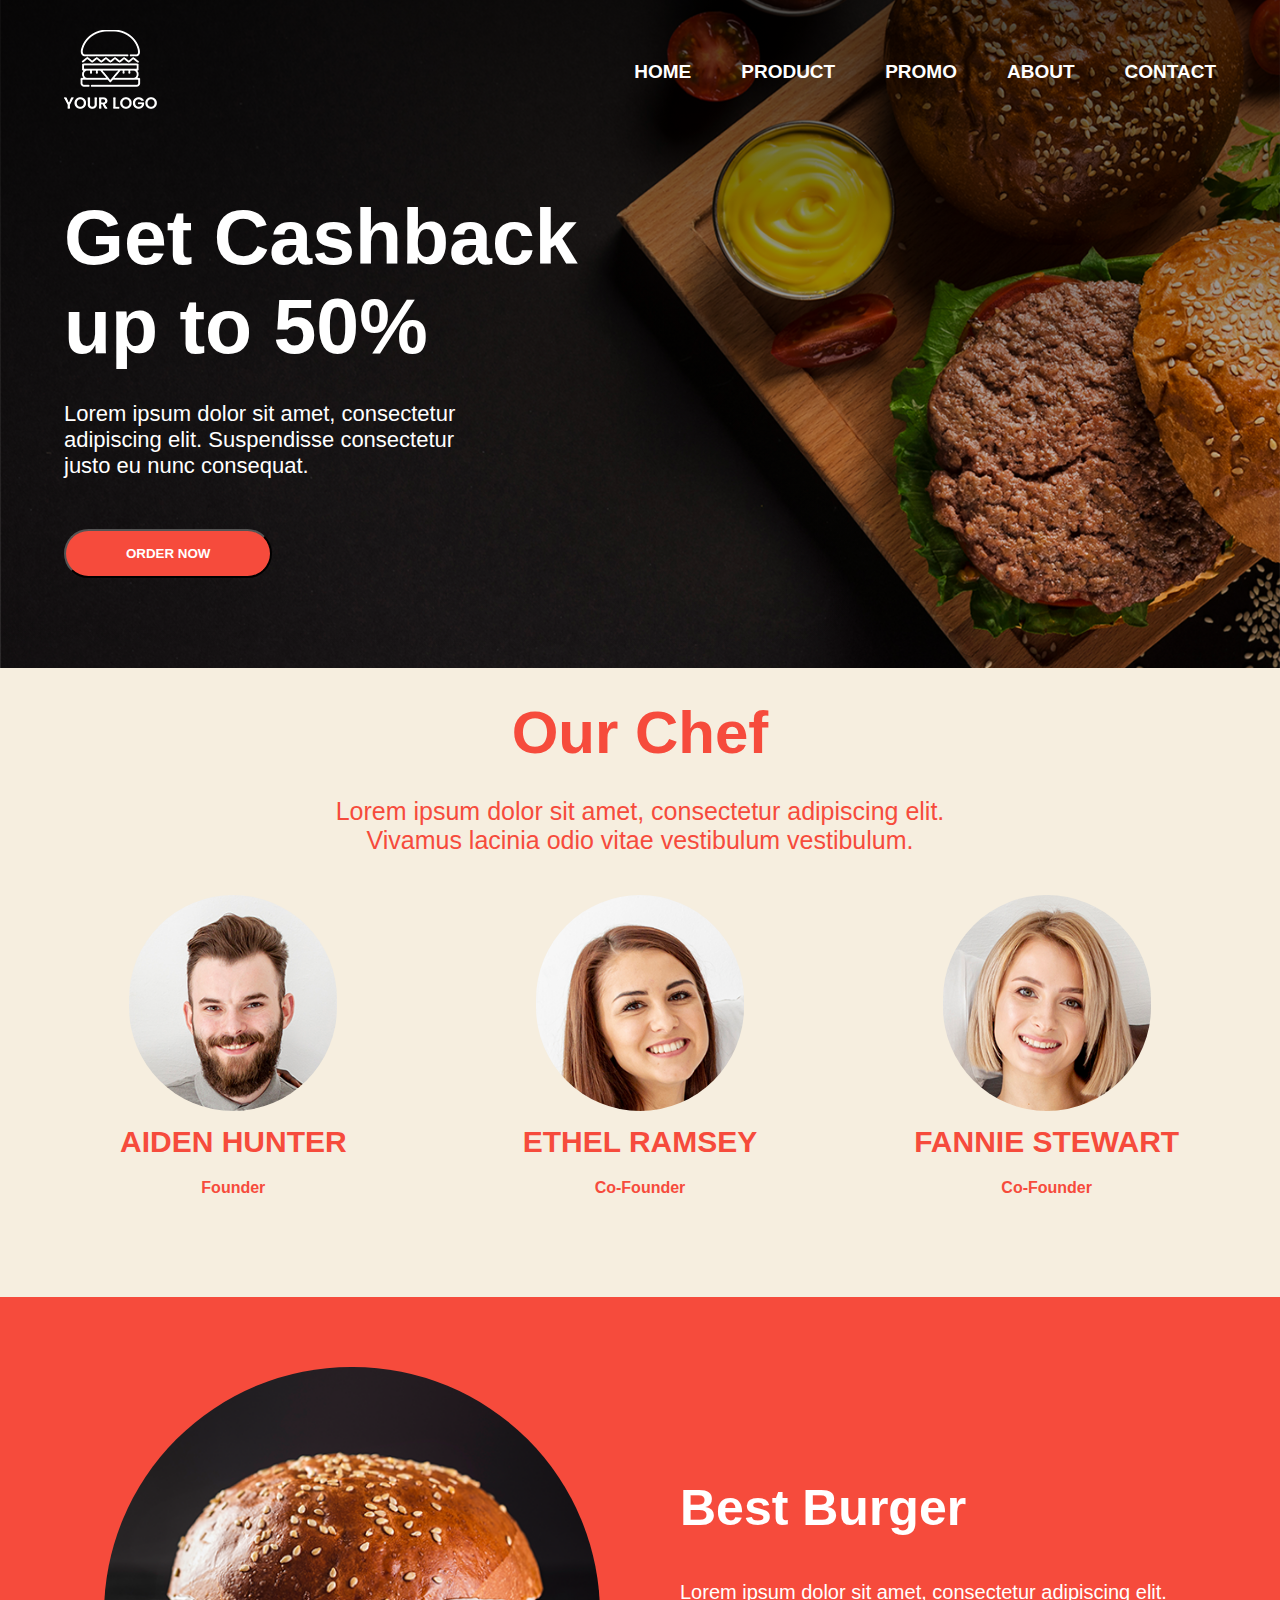
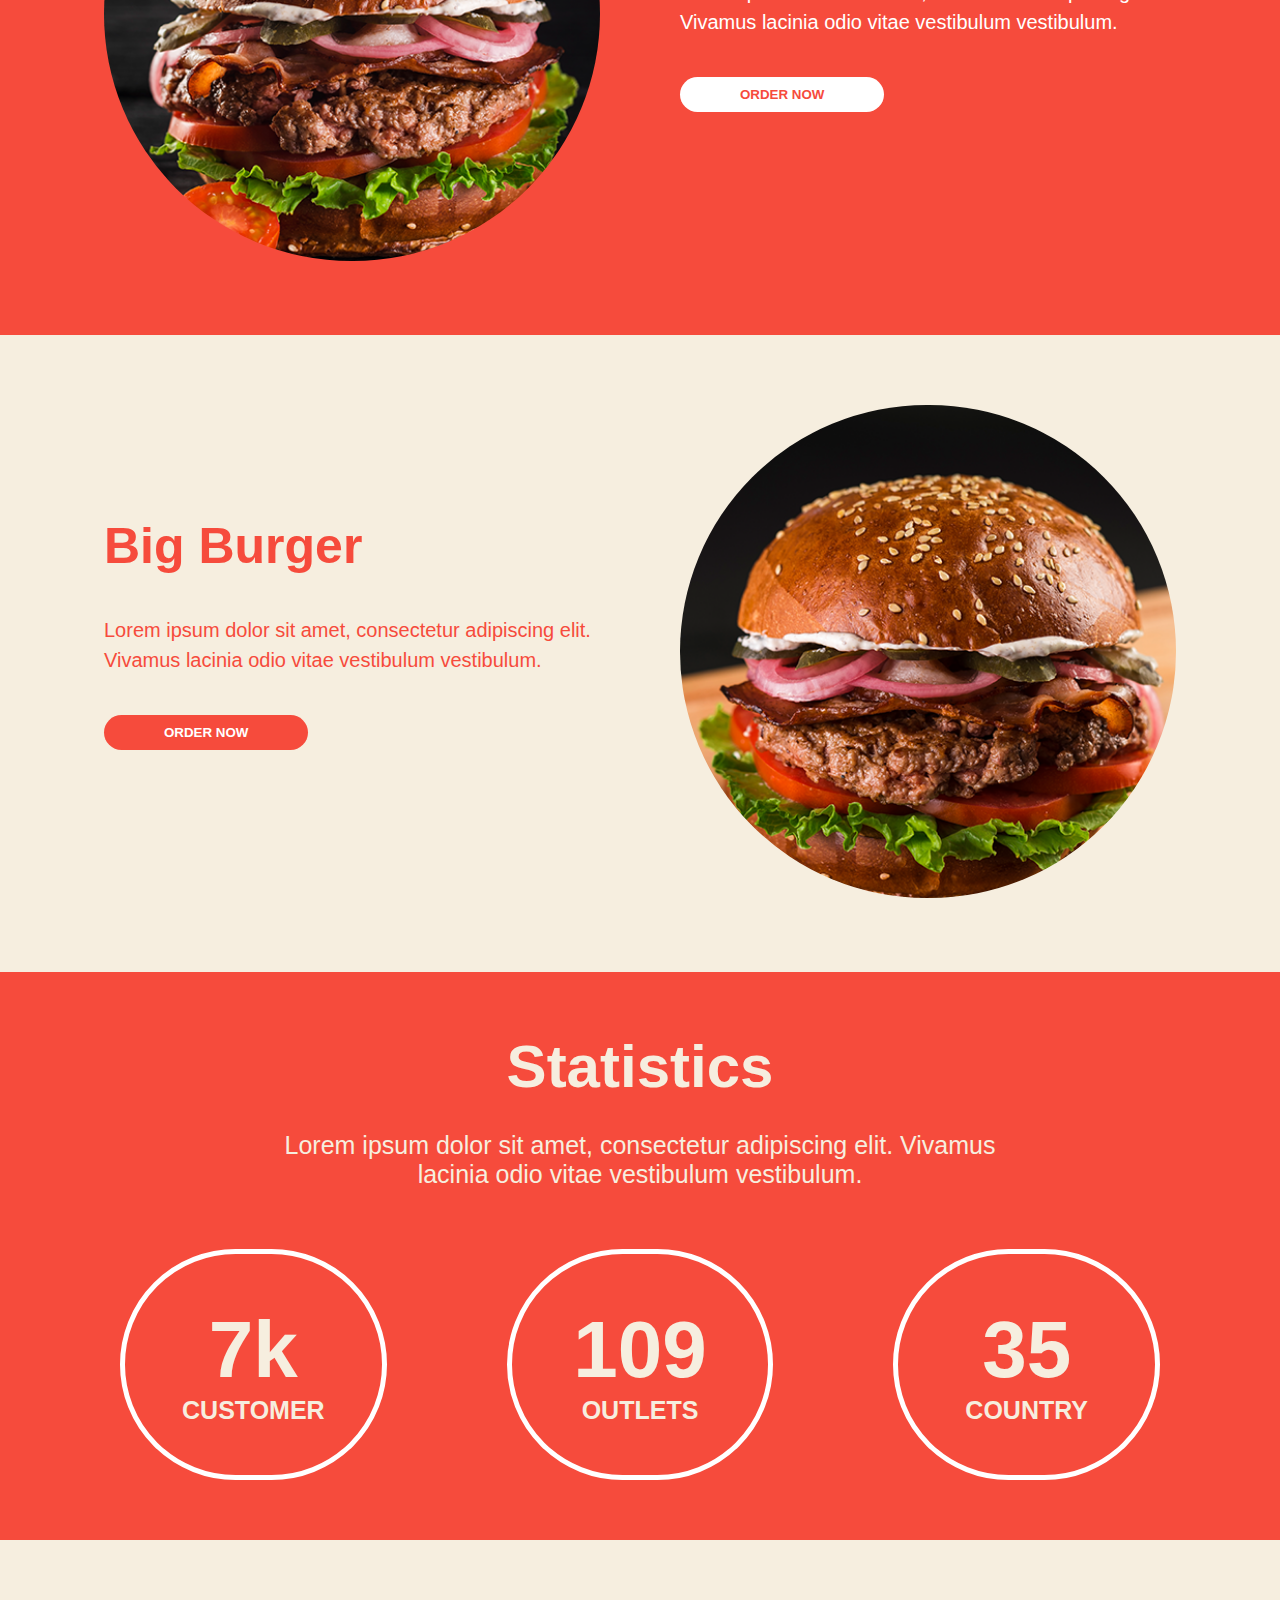
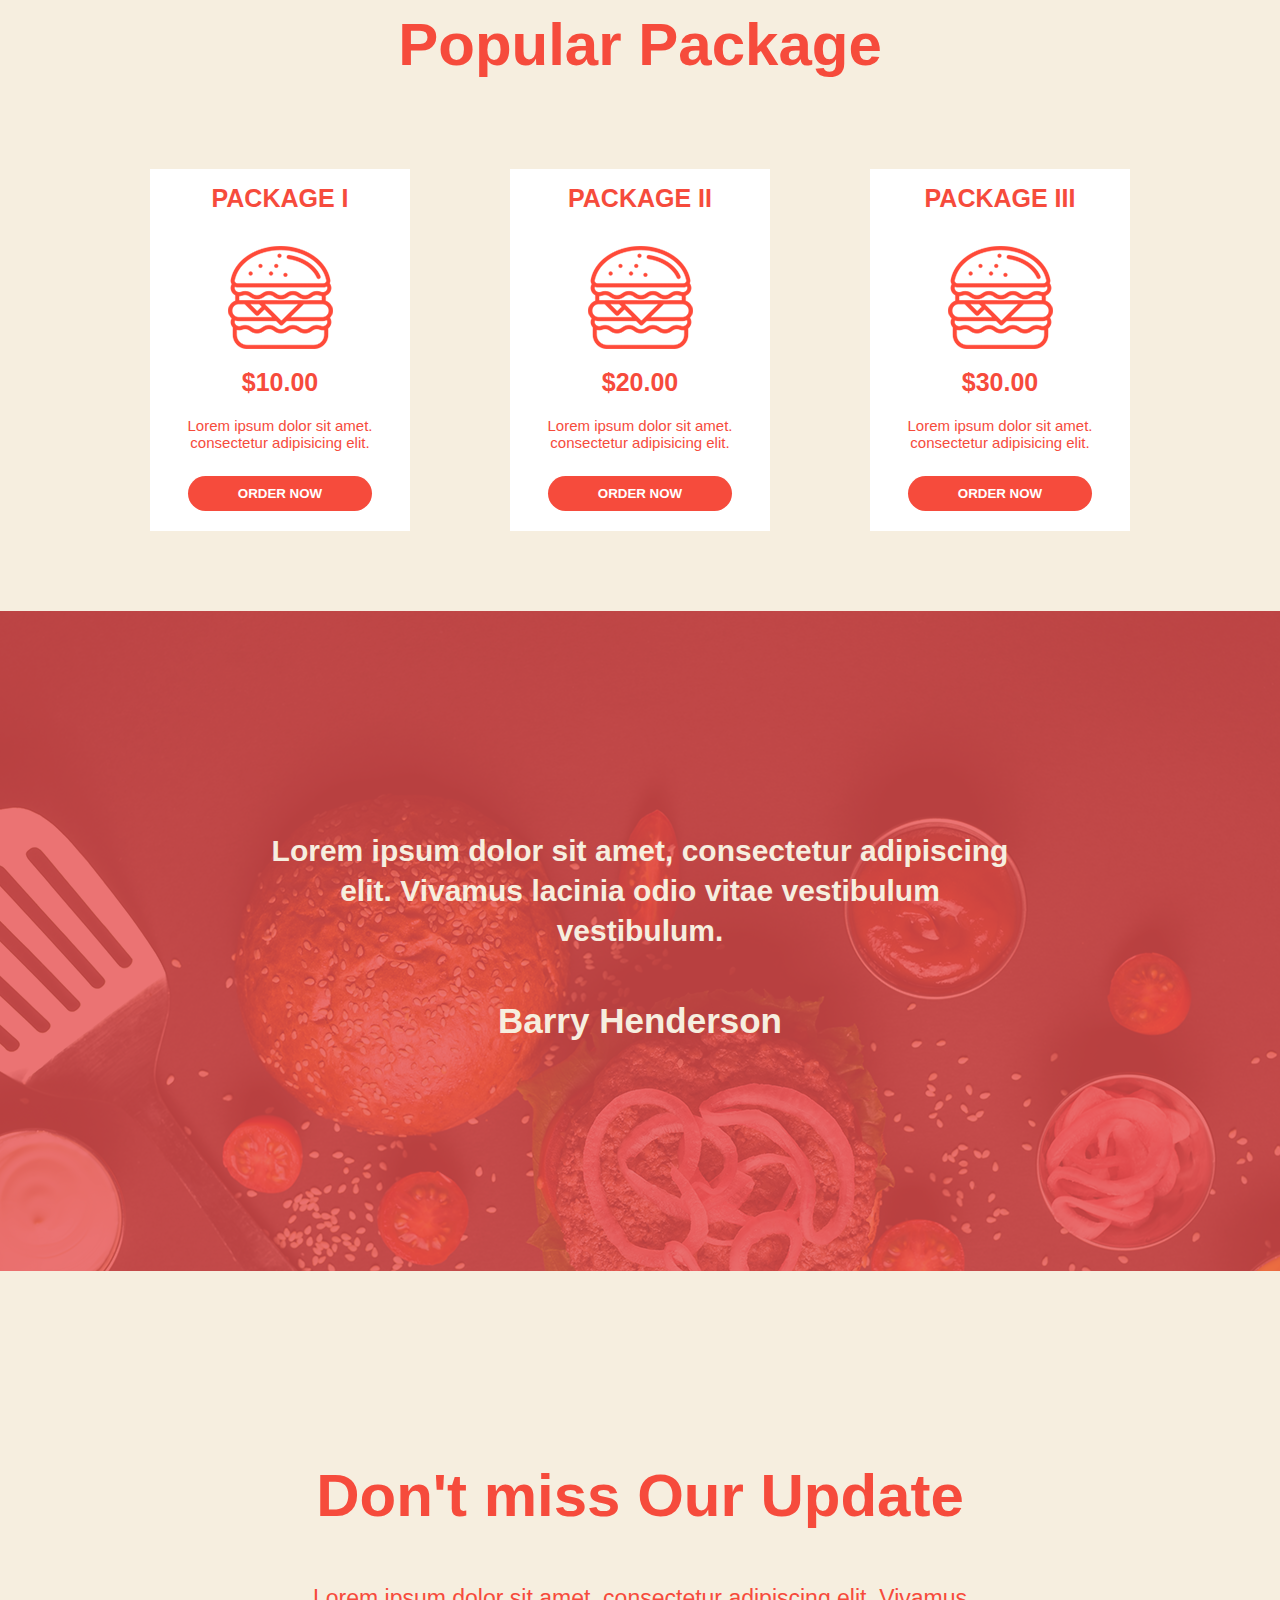
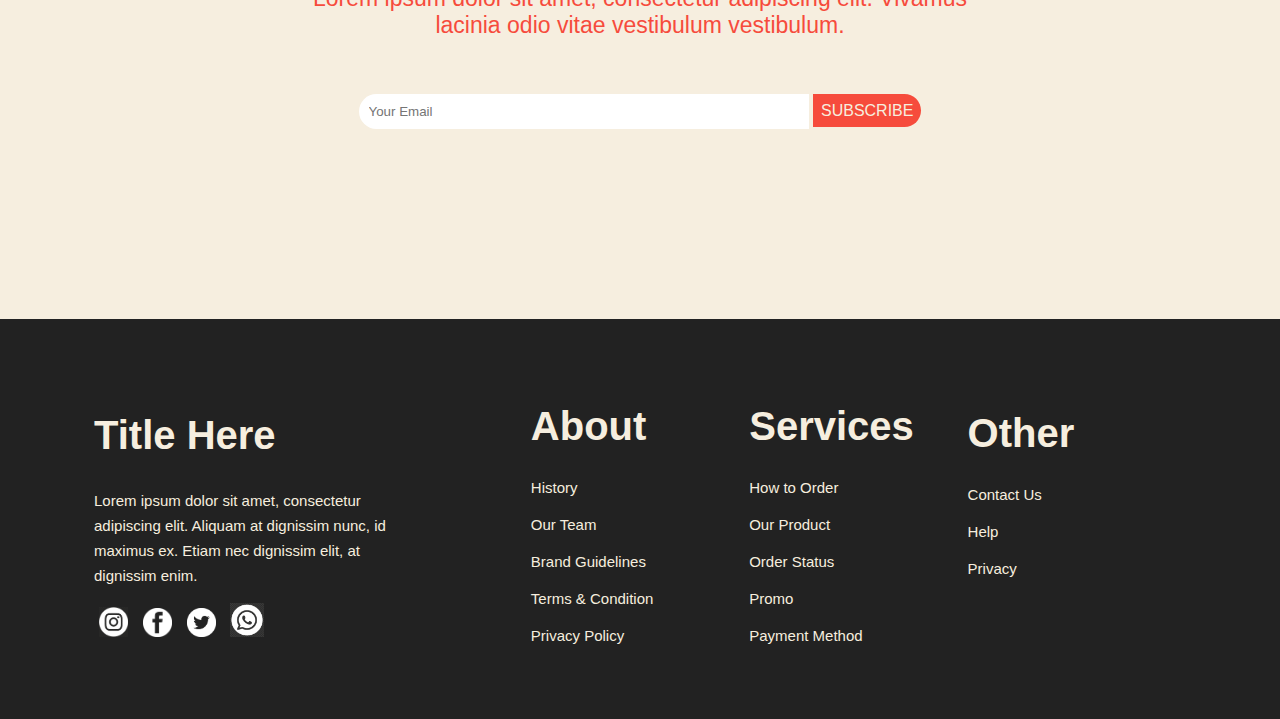
==== 01burgerpsd/index.html @ 162d4406 "1st project" ====
<!DOCTYPE html>
<html lang="en">

<head>
    <meta charset="UTF-8">
    <meta http-equiv="X-UA-Compatible" content="IE=edge">
    <meta name="viewport" content="width=device-width, initial-scale=1.0">
    <title>Document</title>
    <link rel="stylesheet" href="style.css">
</head>

<body>
    <!-- header starts here -->
    <header id="header">
        <div class="wrapper">
            <div class="container">
                <!-- nav starts here -->
                <nav id="navbar">
                    <div class="big-nav">
                        <div class="logo">
                            <img src="images/logo.png" alt="">
                        </div>
                        <div class="nav">
                            <ul class="navmenu">
                                <li><a href="">HOME</a></li>
                                <li><a href="">PRODUCT</a></li>
                                <li><a href="">PROMO</a></li>
                                <li><a href="">ABOUT</a></li>
                                <li><a href="">CONTACT</a></li>
                            </ul>
                        </div>
                    </div>
                    <div class="mobilenav">
                        <div class="m-nav">
                            <details>
                                <summary><img src="images/menu.png" width="15%" alt=""></summary>
                                <ul class="m-navmenu">
                                    <li><a href="">HOME</a></li>
                                    <li><a href="">PRODUCT</a></li>
                                    <li><a href="">PROMO</a></li>
                                    <li><a href="">ABOUT</a></li>
                                    <li><a href="">CONTACT</a></li>
                                </ul>
                            </details>
                        </div>
                        <div class="m-logo">
                            <img src="images/logo.png" alt="">
                        </div>
                    </div>
                </nav>
                <!-- nav ends here -->
            </div>
            <div class="container">
                <div class="maintext">
                    <div class="row">
                        <div class="col-50 head">
                            <h1>Get Cashback up to 50%</h1>
                            <p>Lorem ipsum dolor sit amet, consectetur adipiscing elit. Suspendisse consectetur
                                justo eu nunc consequat.</p>
                            <button>ORDER NOW</button>
                        </div>
                        <div class="col-50"></div>
                    </div>
                </div>
            </div>
        </div>
    </header>
    <!-- header ends here -->
    <!-- section-2 starts here -->
    <div id="section2">
        <div class="chef">
            <h2>Our Chef</h2>
            <p>Lorem ipsum dolor sit amet, consectetur adipiscing elit. Vivamus lacinia odio vitae vestibulum
                vestibulum.
            </p>
        </div>
        <div class="row sec2">
            <div class="col-33 sec2">
                <img src="images/chef1.png" alt="">
                <h4>AIDEN HUNTER</h4>
                <p>Founder</p>
            </div>
            <div class="col-33 sec2">
                <img src="images/chef2.png" alt="">
                <h4>ETHEL RAMSEY</h4>
                <p>Co-Founder</p>
            </div>
            <div class="col-33 sec2">
                <img src="images/chef3.png" alt="">
                <h4>FANNIE STEWART</h4>
                <p>Co-Founder</p>
            </div>
        </div>
    </div>
    <!-- section-2 ends here -->
    <!-- section-3 starts here -->
    <div id="section3">
        <div class="row container">
            <div class="col-50 sec3">
                <img src="images/group3main.png" alt="">
            </div>
            <div class="col-50 sec3">
                <h2>Best Burger</h2>
                <p>Lorem ipsum dolor sit amet, consectetur adipiscing elit. Vivamus lacinia odio vitae vestibulum
                    vestibulum. </p>
                <button>ORDER NOW</button>
            </div>
        </div>
    </div>
    <!-- section-3 ends here -->
    <!-- section-4 starts here -->
    <div id="section4">
        <div class="row container">
            <div class="col-50 sec4">
                <h2>Big Burger</h2>
                <p>Lorem ipsum dolor sit amet, consectetur adipiscing elit. Vivamus lacinia odio vitae vestibulum
                    vestibulum. </p>
                <button>ORDER NOW</button>
            </div>
            <div class="col-50 sec4">
                <img src="images/group4main.png" alt="">
            </div>
        </div>
    </div>
    <!-- section-4 ends here -->
    <!-- section-5 starts here -->
    <div id="section5">
        <h2>Statistics</h2>
        <p>Lorem ipsum dolor sit amet, consectetur adipiscing elit. Vivamus lacinia odio vitae vestibulum vestibulum.
        </p>
        <div class="row sec5">
            <div class="col-33 sec5">
                <p><span id="big">7k</span><br>CUSTOMER</p>
            </div>
            <div class="col-33 sec5">
                <p><span id="big">109</span><br>OUTLETS</p>
            </div>
            <div class="col-33 sec5">
                <p><span id="big">35</span><br>COUNTRY</p>
            </div>
        </div>
    </div>
    <!-- section-5 ends here -->
    <!-- section-6 starts here -->
    <div id="section6">
        <h2>Popular Package</h2>
        <div class="row sec6">
            <div class="col-33 sec6_1">
                <h4>PACKAGE I</h4>
                <br>
                <img src="images/group6icon.png" alt="">
                <h4>$10.00</h4>
                <p>Lorem ipsum dolor sit amet. consectetur adipisicing elit.</p>
                <button>ORDER NOW</button>
            </div>
            <div class="col-33 sec6_1">
                <h4>PACKAGE II</h4>
                <br>
                <img src="images/group6icon.png" alt="">
                <h4>$20.00</h4>
                <p>Lorem ipsum dolor sit amet. consectetur adipisicing elit.</p>
                <button>ORDER NOW</button>
            </div>
            <div class="col-33 sec6_1">
                <h4>PACKAGE III</h4>
                <br>
                <img src="images/group6icon.png" alt="">
                <h4>$30.00</h4>
                <p>Lorem ipsum dolor sit amet. consectetur adipisicing elit.</p>
                <button>ORDER NOW</button>
            </div>
        </div>
    </div>
    <!-- section-6 ends here -->
    <!-- section-7 starts here -->
    <div id="section7">
        <div class="sec7filter">
            <div class="sec7">
                <p>Lorem ipsum dolor sit amet, consectetur adipiscing elit. Vivamus lacinia odio vitae vestibulum
                    vestibulum. </p>
                <h3>Barry Henderson</h3>
            </div>
        </div>
    </div>
    <!-- section-7 ends here -->
    <!-- section-8 starts here -->
    <div id="section8">
        <div class="sec8">
            <h2>Don't miss Our Update</h2>
            <p>Lorem ipsum dolor sit amet, consectetur adipiscing elit. Vivamus lacinia odio vitae vestibulum
                vestibulum. </p>
            <div class="search">
                <input type="email" name="email" id="email" placeholder="Your Email">
                <label for="">SUBSCRIBE</label>
            </div>
        </div>
    </div>
    <!-- section-8 ends here -->
    <!-- footer starts here -->
    <footer id="footer">
        <div class="container">
            <div class="row">
                <div class="col-40">
                    <h3>Title Here</h3>
                    <p>Lorem ipsum dolor sit amet, consectetur adipiscing elit. Aliquam at dignissim nunc, id maximus
                        ex. Etiam nec dignissim elit, at dignissim enim. </p>
                    <div class="social">
                        <img src="images/instagram.png" width="9%" alt="">
                        <img src="images/facebook.png" width="9%" alt="">
                        <img src="images/twitter.png" width="9%" alt="">
                        <img src="images/whatsapp.png" width="10%" alt="">
                    </div>
                </div>
                <div class="col-20">
                    <h3>About</h3>
                    <ul>
                        <li>History</li>
                        <li>Our Team</li>
                        <li>Brand Guidelines</li>
                        <li>Terms & Condition</li>
                        <li>Privacy Policy</li>
                    </ul>
                </div>
                <div class="col-20">
                    <h3>Services</h3>
                    <ul>
                        <li>How to Order</li>
                        <li>Our Product</li>
                        <li>Order Status</li>
                        <li>Promo</li>
                        <li>Payment Method</li>
                    </ul>
                </div>
                <div class="col-20">
                    <h3>Other</h3>
                    <ul>
                        <li>Contact Us</li>
                        <li>Help</li>
                        <li>Privacy</li>
                        <li></li>
                        <li></li>
                        <li></li>
                    </ul>
                </div>
            </div>
        </div>
    </footer>
    <!-- footer ends here -->
</body>

</html>
---- 01burgerpsd/style.css ----
*{
    margin: 0;
    padding: 0;
    box-sizing: border-box;
    font-family: sans-serif;
    /* border: 1px solid white; */
    /* border: 1px solid red; */
}
.row{
    display: flex;
    flex-wrap: wrap;
    align-items: center;
    justify-content: space-between;
    justify-content: center;
}
.col-50{
    width: 100%;
    /* width: 50%; */
}
.col-33{
    width: 100%;
    /* width: 33.33%; */
}
.col-40{
    width: 100%;
    /* width: 40%; */
}
.col-20{
    width: 100%;
    /* width: 20%; */
}
.container{
    /* width: 1200px; */
    width: 100%;
    margin: 0 auto;
}
#header{
    background: url(images/background.png) center center/cover;
}
.wrapper{
    background-image: linear-gradient(0deg, rgba(0,0,0,0), rgba(0,0,0,0.7));
}
.big-nav{
    display: flex;
    padding: 30px 0;
    justify-content: space-between;
    align-items: center;
}
.navmenu{
    display: flex;
}
li{
    list-style-type: none;
}
.nav li a{
    text-decoration: none;
    color: white;
    font-size: 19px;
    font-weight: 600;
    padding-left: 50px;
}
.mobilenav{
    display: flex;
    justify-content: space-between;
    padding: 30px 0;
    position: relative;
}
summary{
    display: block;
    padding: 20px;
}
.m-nav .m-navmenu{
    position: absolute;
    top: 100px;
    left: 0;
    
}
.m-nav a{
    display: block;
    text-decoration: none;
    color: white;
    background-color: rgba(0,0,0,1);
    padding: 20px;
    width: 100%;
}
.maintext{
    padding: 50px 50px 50px 0;
}
h1{
    color: white;
    font-size: 77px;
}
.head>p{
    color: white;
    font-size: 22px;
    padding: 30px 120px 10px 0;
}
.head>button{
    background-color: #f64b3c;
    border-radius: 25px;
    color: white;
    padding: 15px 60px;
    font-weight: 700;
    margin: 40px 0px;
}
#section2{
    background-color:#f6eedf;
    text-align: center;
    margin: 0 auto;
}
.chef>h2{
    font-size: 60px;
    color: #f64b3c;
    padding: 30px 0;
}
.chef>p{
    font-size: 25px;
    color: #f64b3c;
    padding: 0 50px;
}
.sec2{
    margin: 0 30px;
    padding: 20px 0 45px 0;
}
.sec2>img{
    border-radius: 200px;
    width: 60%;
}
.sec2>h4{
    color: #f64b3c;
    font-size: 30px;
    padding: 10px 0;
}
.sec2>p{
    color: #f64b3c;
    padding: 10px 0;
    font-weight: bold;
}
#section3{
    background-color: #f64b3c;
}
.sec3{
    margin: 30px 0;
    padding: 40px;
}
.sec3>h2{
    color: white;
    font-size: 50px;
    margin: 0px 0 40px 0;
}
.sec3>p{
    color: white;
    font-size: 20px;
    font-family: Verdana, Geneva, Tahoma, sans-serif;
    line-height: 30px;
}
.sec3>button{
    background-color: white;
    border-radius: 20px;
    color: #f64b3c;
    padding: 10px 60px;
    font-weight: 900;
    margin: 40px 0px;
    border: none;
}
.sec3>img{
    border-radius: 250px;
    width: 100%;
}
#section4{
    background-color:#f6eedf;
}
.sec4{
    margin: 30px 0;
    padding: 40px;
}
.sec4>h2{
    color: #f64b3c;
    font-size: 50px;
    margin: 0px 0 40px 0;
}
.sec4>p{
    color: #f64b3c;
    font-size: 20px;
    font-family: Verdana, Geneva, Tahoma, sans-serif;
    line-height: 30px;
}
.sec4>button{
    background-color: #f64b3c;
    border-radius: 20px;
    color: white;
    padding: 10px 60px;
    font-weight: 900;
    margin: 40px 0px;
    border: none;
}
.sec4>img{
    border-radius: 250px;
    width: 100%;
}
#section5{
    background-color: #f64b3c;
    text-align: center;
    margin: 0 auto;
}
#section5>h2{
    font-size: 60px;
    color: #f6eedf;
    padding: 60px 0 30px 0;
}
#section5>p{
    font-size: 25px;
    color: #f6eedf;
    text-align: center;
}
.sec5{
    margin: 0 60px;
    padding: 30px 0;
}
#big{
    font-size: 80px;
}
.sec5>p{
    color: #f6eedf;
    font-size: 25px;
    font-weight: bold;
    border: 5px solid white;
    border-radius: 200px;
    padding: 50px 0;
}
#section6{
    background-color:#f6eedf;
    text-align: center;
    margin: 0 auto;
}
#section6>h2{
    font-size: 60px;
    color: #f64b3c;
    padding: 70px 0;
}
.sec6{
    margin: 0px 150px;
    padding: 20px 0 80px 0;
    gap: 100px;
}
.sec6_1{
    color: #f64b3c;
    background-color: white;
}
.sec6_1>h4{
    padding: 15px;
    font-size: 25px;
}
.sec6_1>p{
    font-size: 15px;
    padding: 5px;
}
.sec6_1>button{
    background-color: #f64b3c;
    border-radius: 20px;
    color: white;
    padding: 10px 50px;
    font-weight: 900;
    margin: 20px 0px;
    border: none;
}
#section7{
    background-image: url(images/group7main.png);
}
.sec7filter{
    background-color:rgba(230, 80, 80, 0.8);
}
.sec7{
    align-content: center;
}
.sec7 p{
    text-align: center;
    color: #f6eedf;
    padding: 20px;
    font-weight: 700;
    font-size: 30px;
    line-height: 40px;
}
.sec7 h3{
    text-align: center;
    color: #f6eedf;
    font-size: 35px;
    padding: 30px;
}
#section8{
    background-color: #f6eedf;
}
#section8 h2{
    text-align: center;
    font-size: 60px;
    color: #f64b3c;
}
#section8 p{
    text-align: center;
    padding: 55px 10px;
    color: #f64b3c;
    font-size: 23px;
}
.search{
    text-align: center;
}
#section8 label{
    background-color: #f64b3c;
    color: #f6eedf;
    padding: 8px;
    border-top-right-radius: 20px;
    border-bottom-right-radius: 20px;
}
#section8 input{
    background-color: white;
    width: 450px;
    padding: 10px;
    border-top-left-radius: 20px;
    border-bottom-left-radius: 20px;
    border: none;
}
#footer{
    background-color: #222222;
    color: #f6eedf;
}
#footer .container{
    padding: 65px 30px;
}
#footer h3{
    font-size: 40px;
    padding: 20px 20px 20px 0;
}
#footer p{
    padding: 10px 140px 10px 0;
    font-size: 15px;
    line-height: 25px;
}
.social>img{
    padding: 5px;
}
#footer li{
    list-style-type: none;
    font-size: 15px;
    font-weight: normal;
    padding: 10px 15px 10px 0;
}


/* files for our layout, grid system, and components. */

/* // Extra small devices (portrait phones, less than 576px) */
/* // No media query since this is the default in Bootstrap */

/* // Small devices (landscape phones, 576px and up) */
@media (min-width: 576px) {
    .container{
        width: 90%;
        margin: 0 auto;
    }
    .col-50{
        width: 100%;
    }
    .col-33{
        width: 100%;
    }
    .col-25{
        width: 100%;
    }
    .col-40{
        width: 100%;
    }
    .col-20{
        width: 100%;
    }
    .big-nav{
        display: none;
    }
    #section4>.row{
        flex-direction: column-reverse;
    }
    #section5>p{
        padding: 0 10px;
    }
    .sec5>p{
        padding: 100px;
    }
    .sec7{
        padding: 200px 0px;
    }
    .sec8{
        padding: 190px 0px;
    }
}

/* // Medium devices (tablets, 768px and up) */
@media (min-width: 768px) {
    .container{
        width: 90%;
        margin: 0 auto;
    }
    .col-50{
        width: 100%;
    }
    .col-33{
        width: 100%;
    }
    .col-25{
        width: 100%;
    }
    .col-40{
        width: 100%;
    }
    .col-20{
        width: 33.33%;
    }
    .big-nav{
        display: flex;
    }
    .mobilenav{
        display: none;
    }
    .sec3>img{ 
        border-radius: 320px; 
    }
    .sec4>img{ 
        border-radius: 320px; 
    }
    #section5>p{
        padding: 0 60px;
    }
    .sec5>p{
        margin: 0 150px;
    }
    .sec7{
        padding: 200px 0px;
    }
    .sec8{
        padding: 190px 50px;
    }
 }

/* // Large devices (desktops, 992px and up) */
@media (min-width: 992px) {
    .container{
        width: 90%;
        margin: 0 auto;
    }
    .col-50{
        width: 50%;
    }
    .col-33{
        width: 33.33%;
    }
    .col-25{
        width: 25%;
    }
    .col-40{
        width: 40%;
    }
    .col-20{
        width: 20%;
    }
    .chef{
        margin: 0 100px;
    }
    #section4>.row{
        flex-direction: row;
    }
    #section5>p{
        padding: 0 150px;
    }
    .sec5>p{
        margin: 0px;
        padding: 80px 0px;
    }
    .sec7{
        padding: 200px 150px;
    }
    .sec8{
        padding: 190px 160px;
    }
}

/* // Extra large devices (large desktops, 1200px and up) */
@media (min-width: 1200px) {
    .container{
        width: 90%;
        margin: 0 auto;
    }
    .row{
        flex-wrap: nowrap;
    }
    .col-50{
        width: 50%;
    }
    .col-33{
        width: 33.33%;
    }
    .col-25{
        width: 25%;
    }
    .col-40{
        width: 40%;
    }
    .col-20{
        width: 20%;
    }
    .chef{
        margin: 0 240px;
    }
    #section5>p{
        padding: 0 280px;
    }
    .sec5>p{
        margin: 0px;
        padding: 50px 0px;
    }
    .sec7{
        padding: 200px 250px;
    }
    .sec8{
        padding: 190px 270px;
    }
}
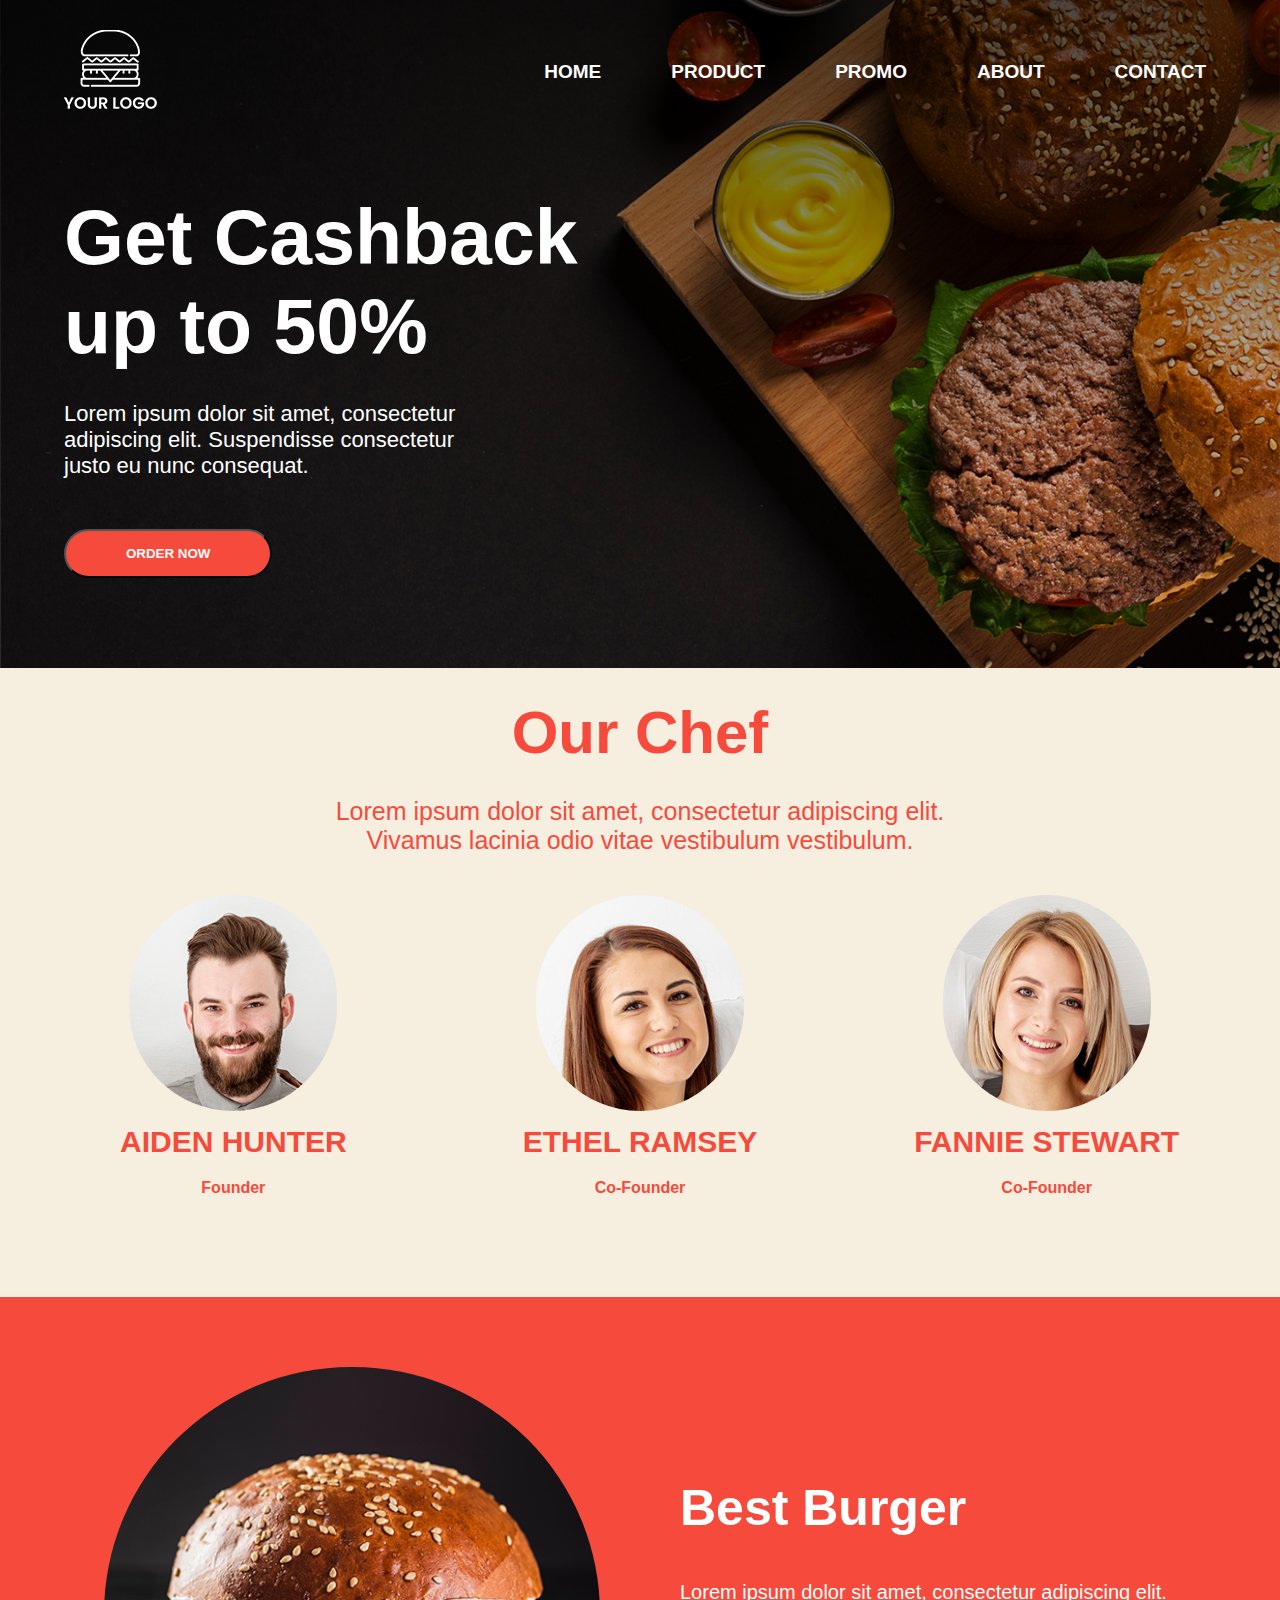
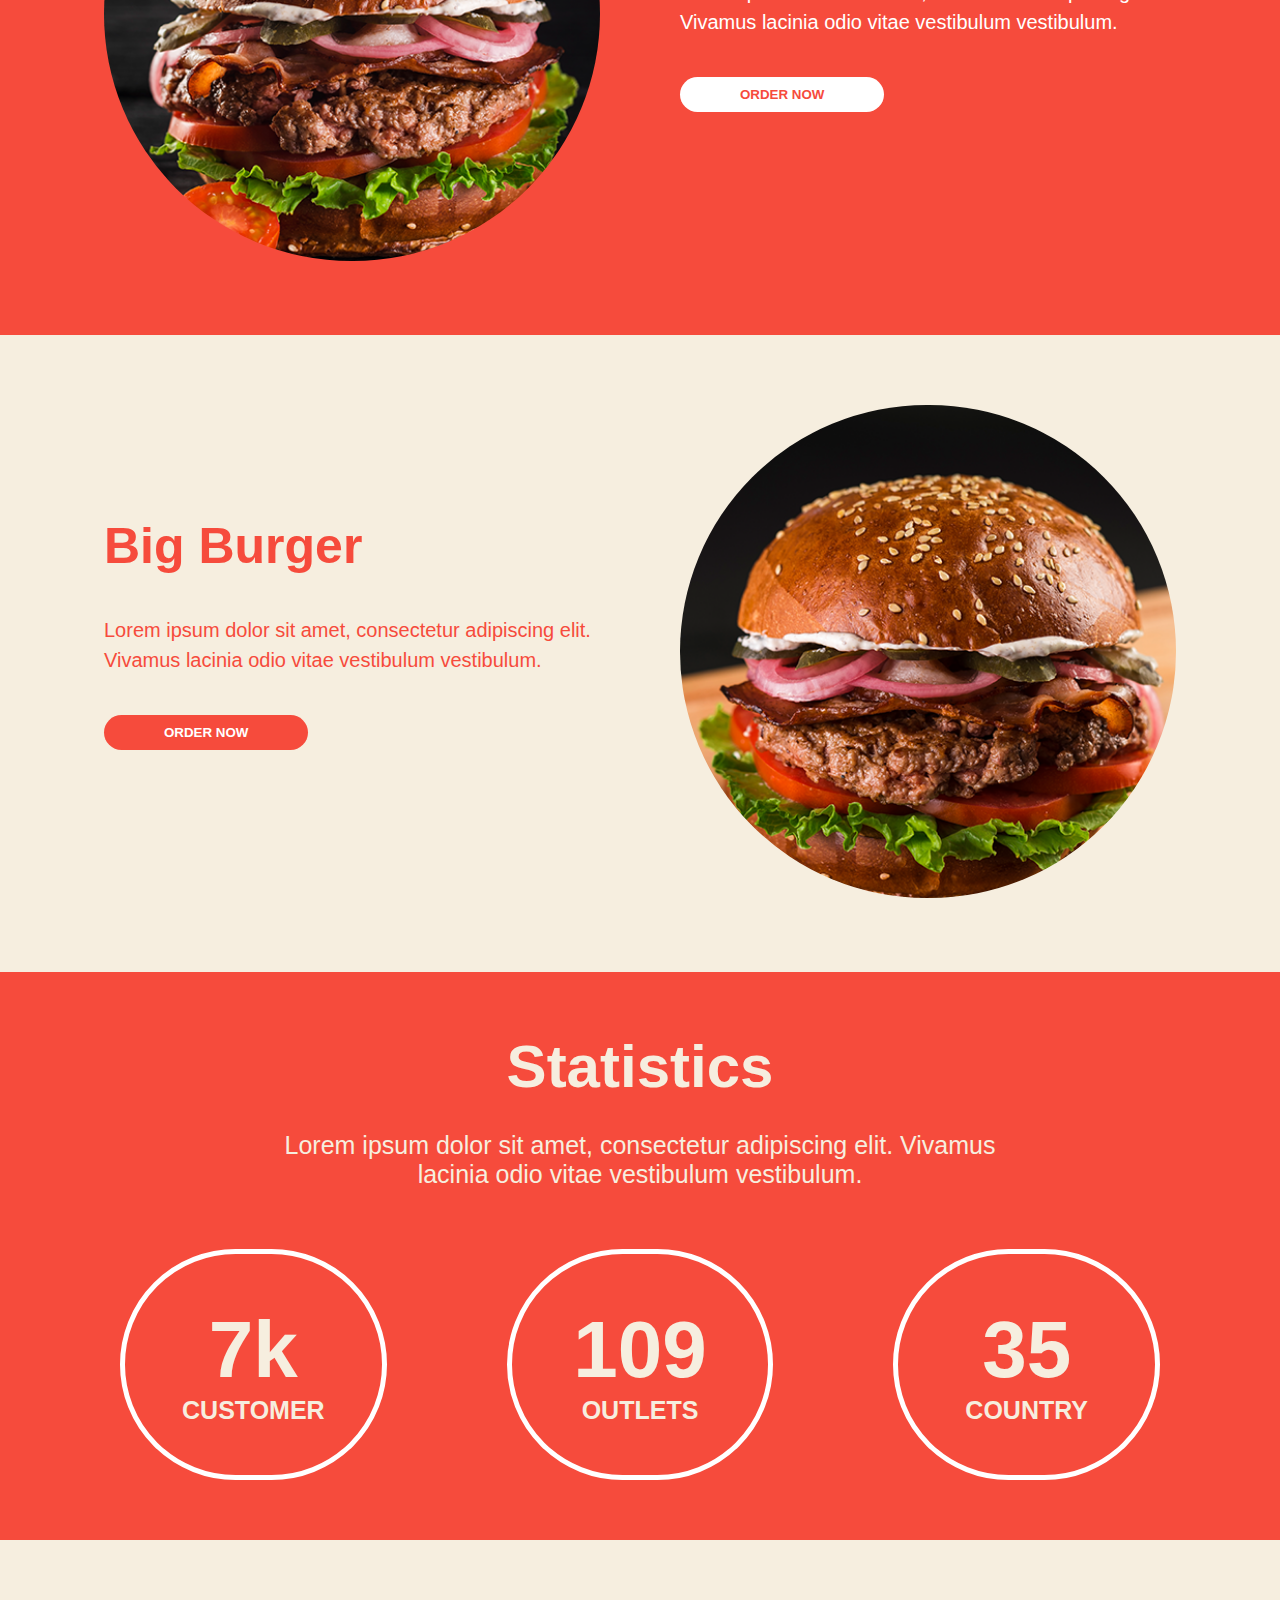
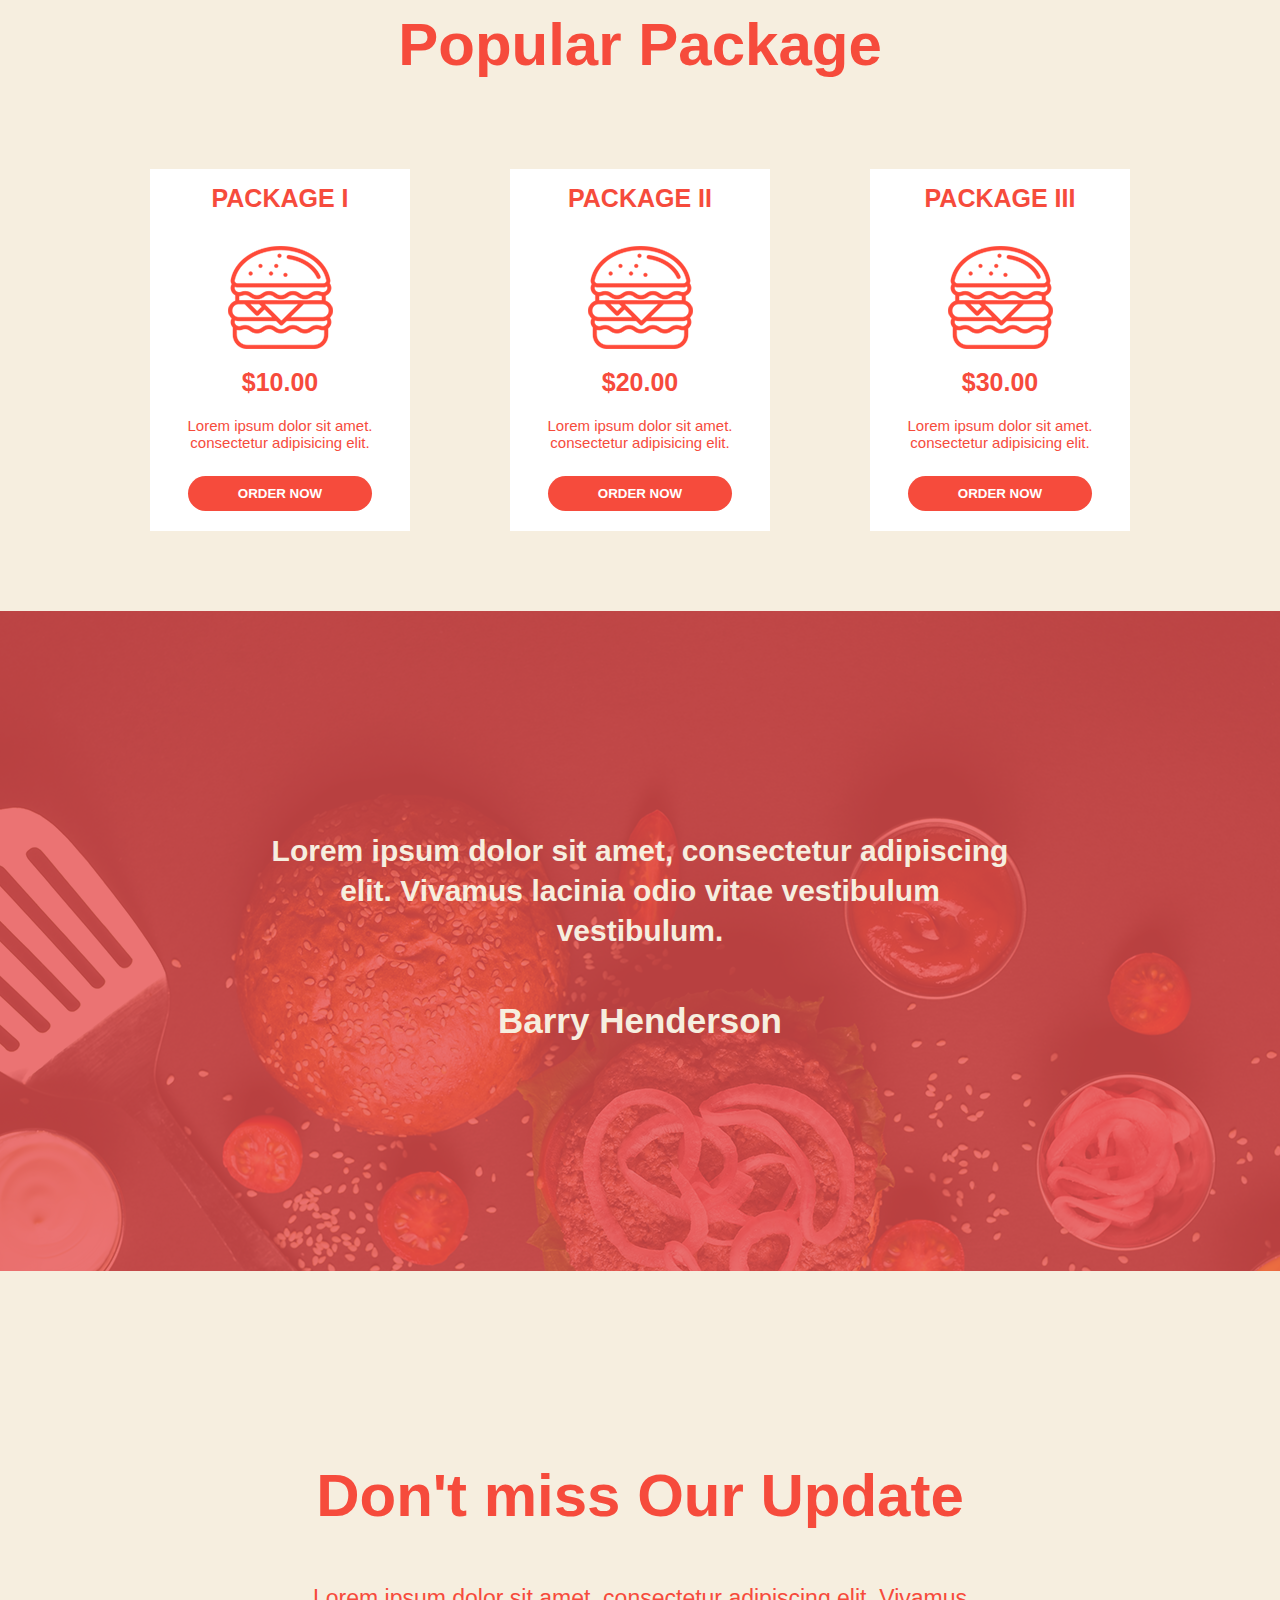
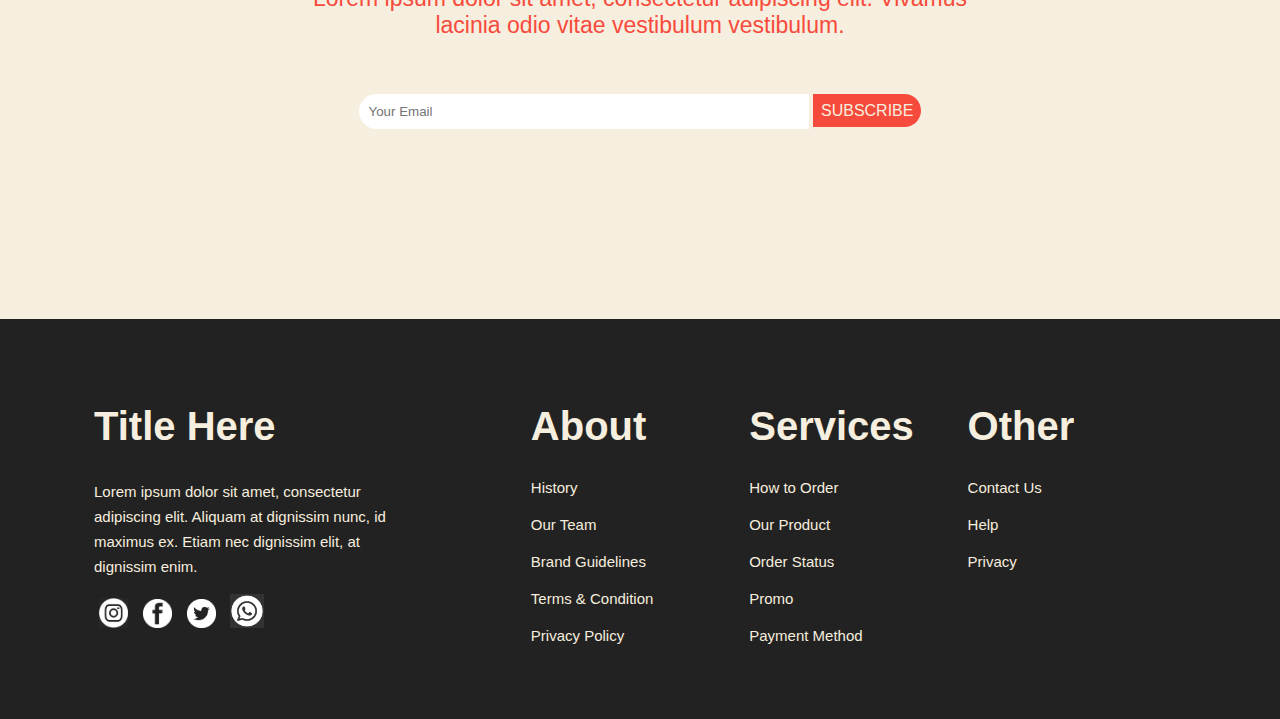
==== commit 4438891d: "project final" ====
--- a/01burgerpsd/index.html
+++ b/01burgerpsd/index.html
@@ -15,37 +15,20 @@
         <div class="wrapper">
             <div class="container">
                 <!-- nav starts here -->
-                <nav id="navbar">
-                    <div class="big-nav">
-                        <div class="logo">
-                            <img src="images/logo.png" alt="">
-                        </div>
-                        <div class="nav">
-                            <ul class="navmenu">
-                                <li><a href="">HOME</a></li>
-                                <li><a href="">PRODUCT</a></li>
-                                <li><a href="">PROMO</a></li>
-                                <li><a href="">ABOUT</a></li>
-                                <li><a href="">CONTACT</a></li>
-                            </ul>
-                        </div>
-                    </div>
-                    <div class="mobilenav">
-                        <div class="m-nav">
-                            <details>
-                                <summary><img src="images/menu.png" width="15%" alt=""></summary>
-                                <ul class="m-navmenu">
-                                    <li><a href="">HOME</a></li>
-                                    <li><a href="">PRODUCT</a></li>
-                                    <li><a href="">PROMO</a></li>
-                                    <li><a href="">ABOUT</a></li>
-                                    <li><a href="">CONTACT</a></li>
-                                </ul>
-                            </details>
-                        </div>
-                        <div class="m-logo">
-                            <img src="images/logo.png" alt="">
-                        </div>
+                <nav id="navbar" class="al-itm-center">
+                    <input type="checkbox" name="nav-btn" id="nav-btn" title="nav-btn">
+                    <div class="logo">
+                        <img src="images/logo.png" alt="">
+                    </div>
+                    <label for="nav-btn">&#9776;</label>
+                    <div class="nav">
+                        <ul class="navmenu">
+                            <li><a href="">HOME</a></li>
+                            <li><a href="">PRODUCT</a></li>
+                            <li><a href="">PROMO</a></li>
+                            <li><a href="">ABOUT</a></li>
+                            <li><a href="">CONTACT</a></li>
+                        </ul>
                     </div>
                 </nav>
                 <!-- nav ends here -->
@@ -74,7 +57,7 @@
                 vestibulum.
             </p>
         </div>
-        <div class="row sec2">
+        <div class="row sec2 jst-cnt-center">
             <div class="col-33 sec2">
                 <img src="images/chef1.png" alt="">
                 <h4>AIDEN HUNTER</h4>
@@ -95,7 +78,7 @@
     <!-- section-2 ends here -->
     <!-- section-3 starts here -->
     <div id="section3">
-        <div class="row container">
+        <div class="row container al-itm-center">
             <div class="col-50 sec3">
                 <img src="images/group3main.png" alt="">
             </div>
@@ -110,7 +93,7 @@
     <!-- section-3 ends here -->
     <!-- section-4 starts here -->
     <div id="section4">
-        <div class="row container">
+        <div class="row container al-itm-center">
             <div class="col-50 sec4">
                 <h2>Big Burger</h2>
                 <p>Lorem ipsum dolor sit amet, consectetur adipiscing elit. Vivamus lacinia odio vitae vestibulum
@@ -128,7 +111,7 @@
         <h2>Statistics</h2>
         <p>Lorem ipsum dolor sit amet, consectetur adipiscing elit. Vivamus lacinia odio vitae vestibulum vestibulum.
         </p>
-        <div class="row sec5">
+        <div class="row sec5 jst-cnt-center">
             <div class="col-33 sec5">
                 <p><span id="big">7k</span><br>CUSTOMER</p>
             </div>
@@ -144,7 +127,7 @@
     <!-- section-6 starts here -->
     <div id="section6">
         <h2>Popular Package</h2>
-        <div class="row sec6">
+        <div class="row sec6 jst-cnt-center">
             <div class="col-33 sec6_1">
                 <h4>PACKAGE I</h4>
                 <br>
@@ -199,7 +182,7 @@
     <!-- footer starts here -->
     <footer id="footer">
         <div class="container">
-            <div class="row">
+            <div class="row jst-cnt-center">
                 <div class="col-40">
                     <h3>Title Here</h3>
                     <p>Lorem ipsum dolor sit amet, consectetur adipiscing elit. Aliquam at dignissim nunc, id maximus
--- a/01burgerpsd/style.css
+++ b/01burgerpsd/style.css
@@ -9,10 +9,16 @@
 .row{
     display: flex;
     flex-wrap: wrap;
+}
+
+.al-itm-center{
     align-items: center;
-    justify-content: space-between;
+}
+
+.jst-cnt-center{
     justify-content: center;
 }
+
 .col-50{
     width: 100%;
     /* width: 50%; */
@@ -40,11 +46,11 @@
 .wrapper{
     background-image: linear-gradient(0deg, rgba(0,0,0,0), rgba(0,0,0,0.7));
 }
-.big-nav{
+#navbar{
     display: flex;
     padding: 30px 0;
     justify-content: space-between;
-    align-items: center;
+    position: relative;
 }
 .navmenu{
     display: flex;
@@ -59,30 +65,19 @@
     font-weight: 600;
     padding-left: 50px;
 }
-.mobilenav{
-    display: flex;
-    justify-content: space-between;
-    padding: 30px 0;
-    position: relative;
-}
-summary{
-    display: block;
-    padding: 20px;
-}
-.m-nav .m-navmenu{
-    position: absolute;
-    top: 100px;
-    left: 0;
-    
-}
-.m-nav a{
-    display: block;
-    text-decoration: none;
-    color: white;
-    background-color: rgba(0,0,0,1);
-    padding: 20px;
-    width: 100%;
-}
+
+#navbar input{
+    display: none;
+}
+
+#navbar label{
+    color: white;
+    font-size: 50px;
+    cursor: pointer;
+}
+
+
+
 .maintext{
     padding: 50px 50px 50px 0;
 }
@@ -372,8 +367,21 @@
     .col-20{
         width: 100%;
     }
-    .big-nav{
+    #navbar .nav{
         display: none;
+    }
+    .nav .navmenu{
+        display: block;
+    }
+    .nav .navmenu li{
+        padding: 10px;
+    }
+    #navbar #nav-btn:checked ~ .nav{
+        display: block;
+        position: absolute;
+        top: 110px;
+        background-color: rgba(0,0,0,0.9);
+        padding: 0px 175px;
     }
     #section4>.row{
         flex-direction: column-reverse;
@@ -413,11 +421,8 @@
     .col-20{
         width: 33.33%;
     }
-    .big-nav{
-        display: flex;
-    }
-    .mobilenav{
-        display: none;
+    #navbar #nav-btn:checked ~ .nav{
+        padding: 0px 260px;
     }
     .sec3>img{ 
         border-radius: 320px; 
@@ -460,6 +465,15 @@
     .col-20{
         width: 20%;
     }
+    .nav .navmenu{
+        display: flex;
+    }
+    #navbar label{
+        display: none;
+    }
+    #navbar .nav{
+        display: block;
+    }
     .chef{
         margin: 0 100px;
     }
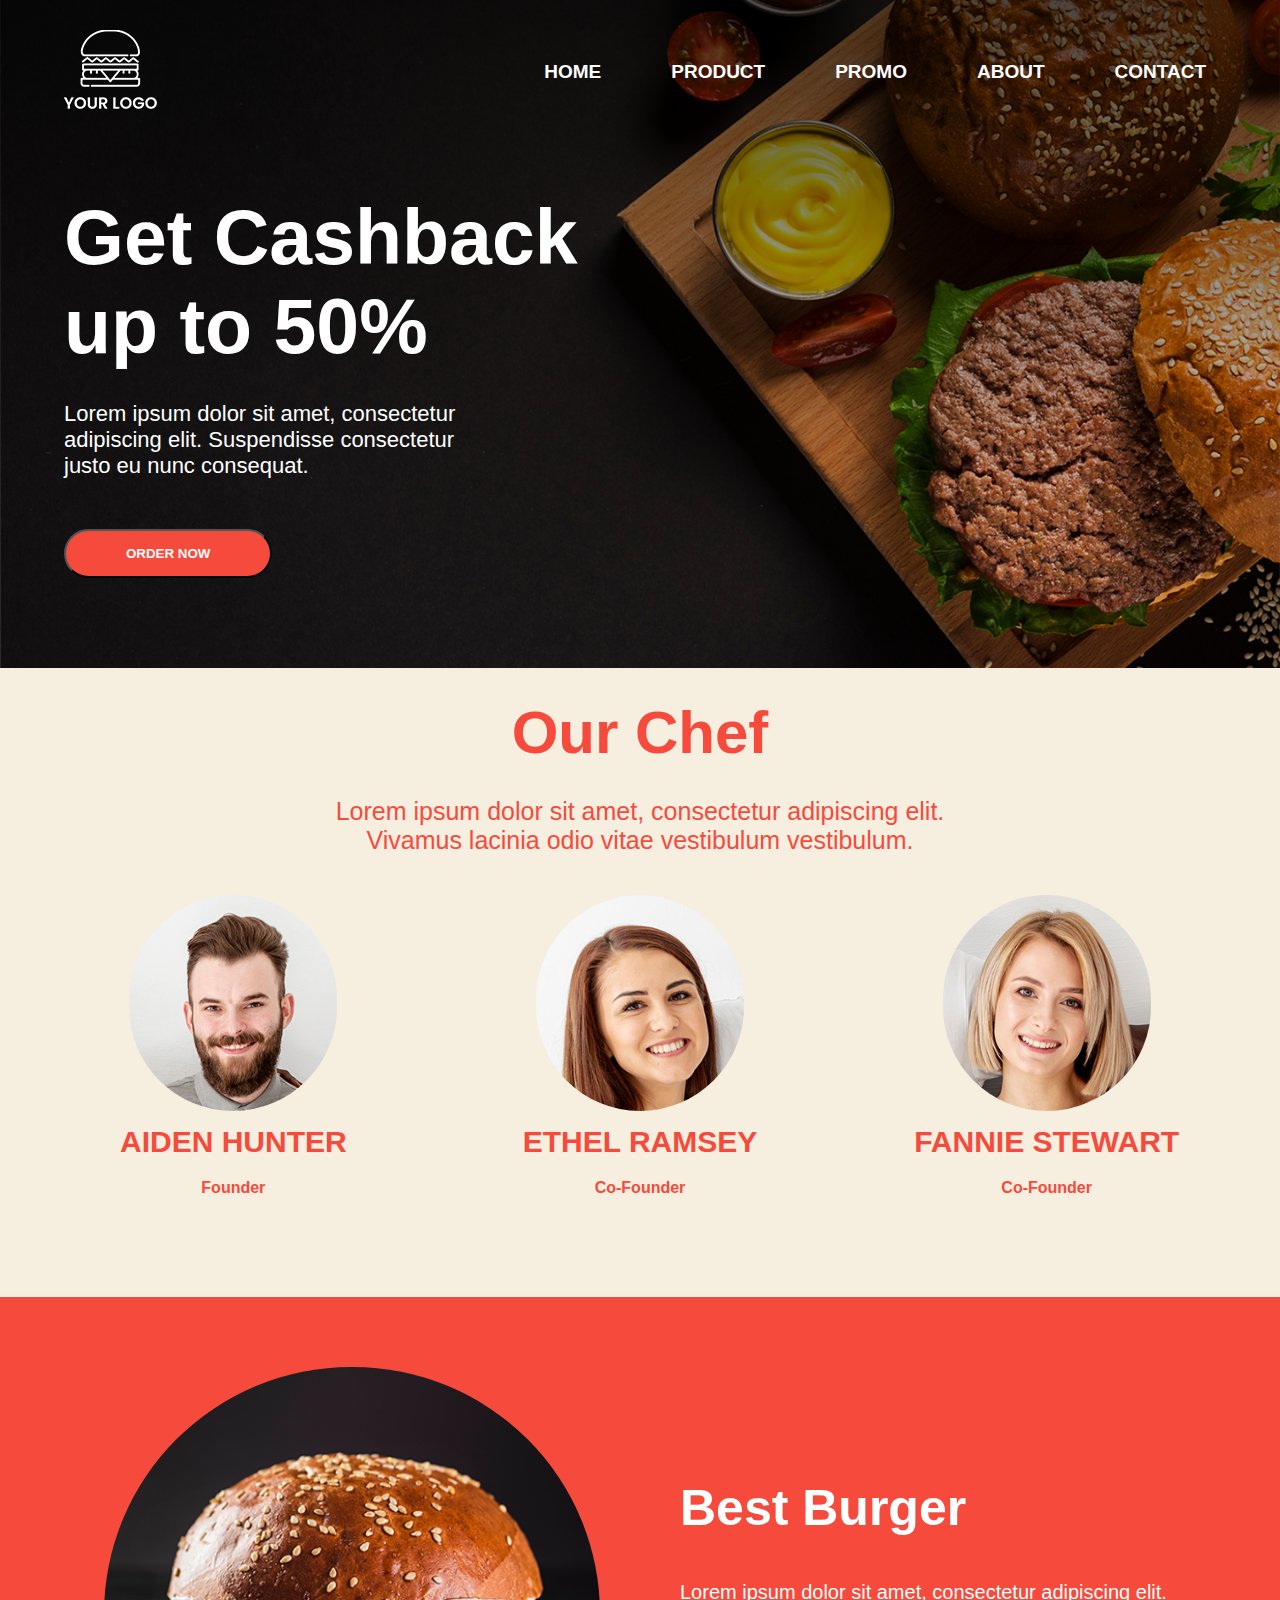
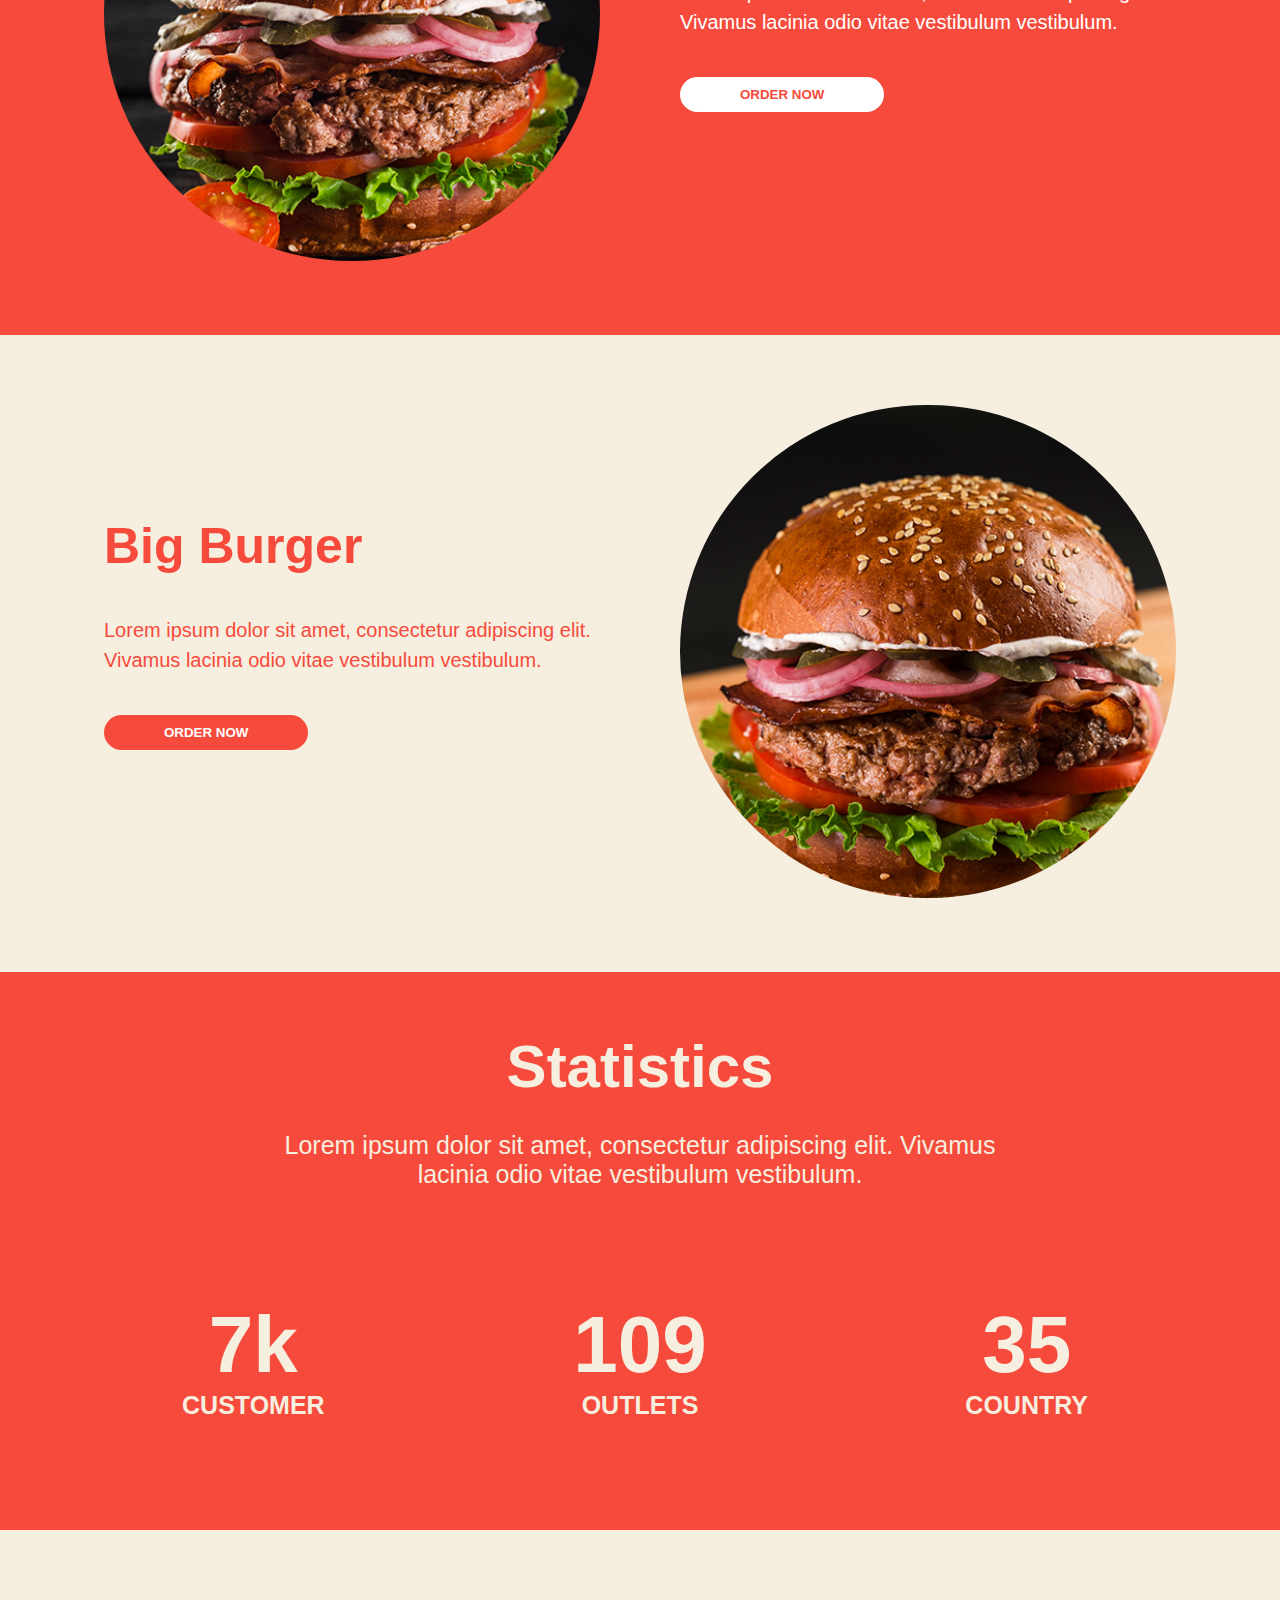
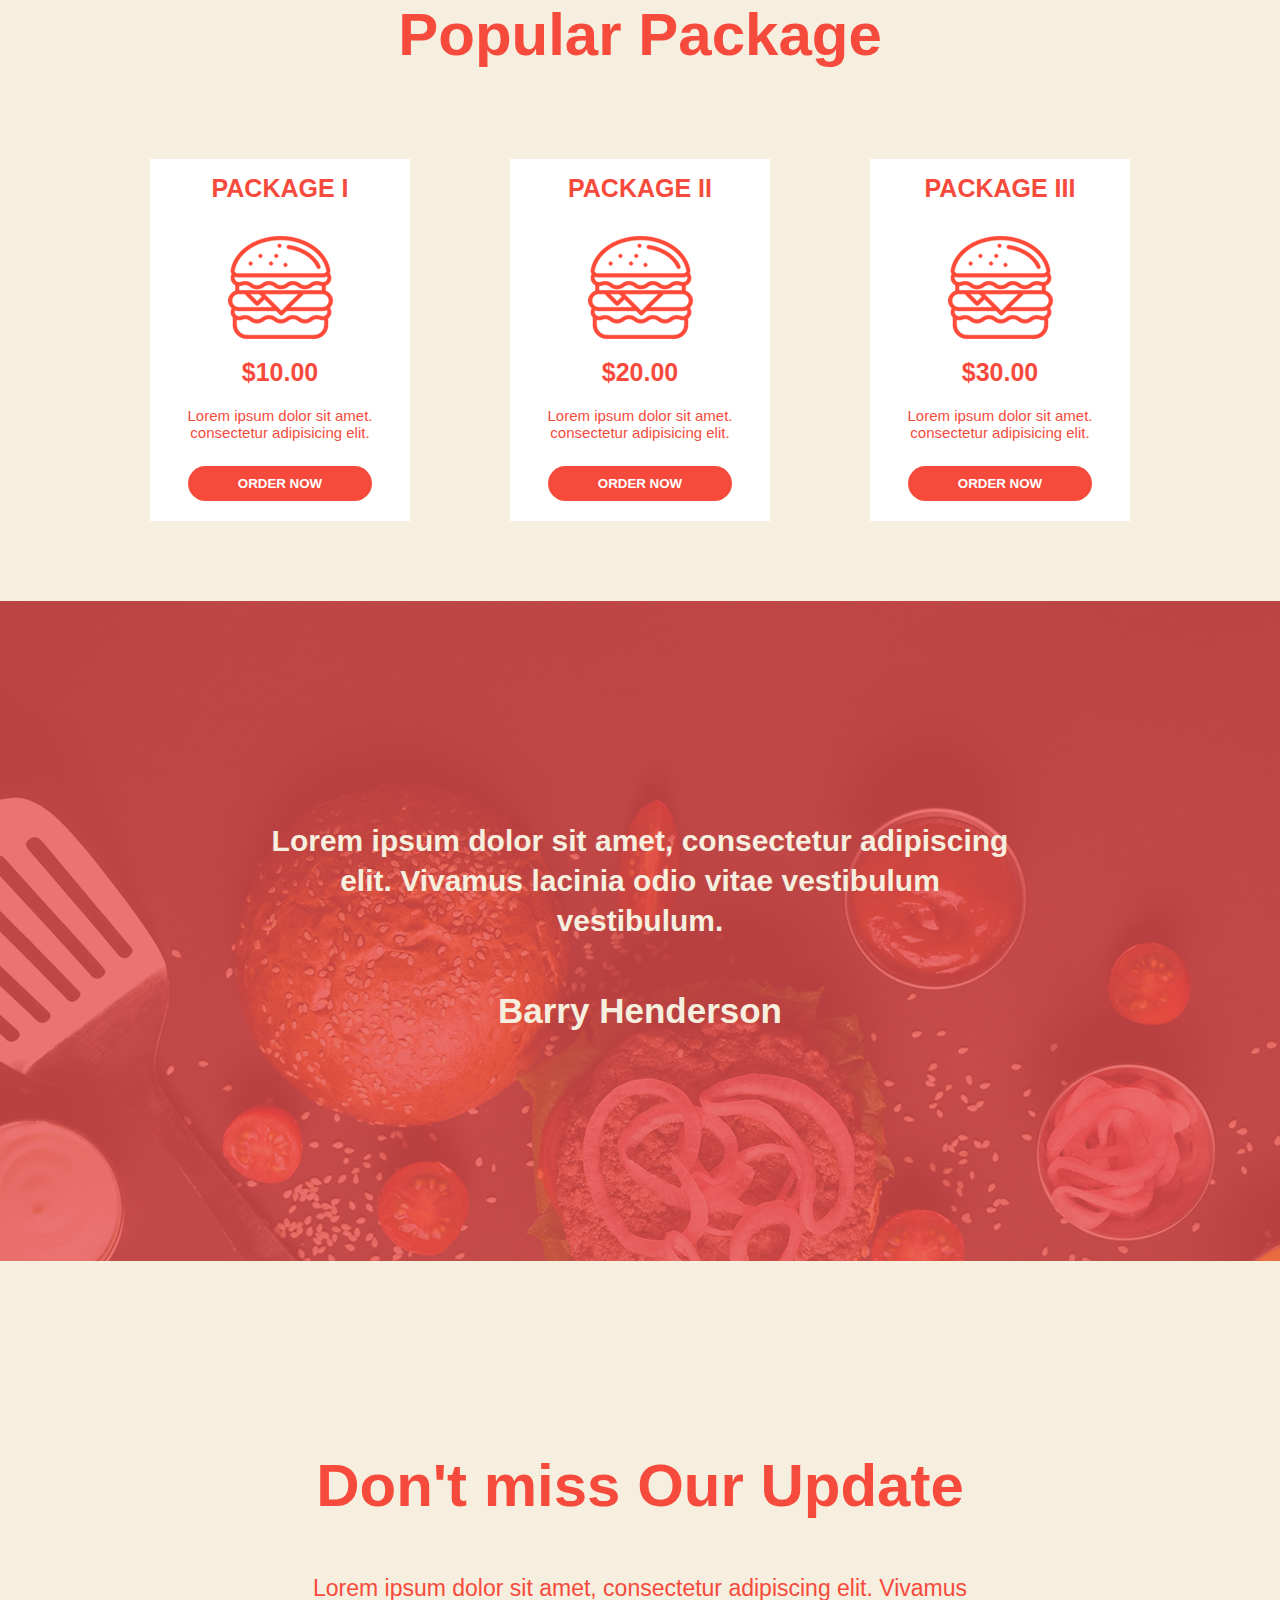
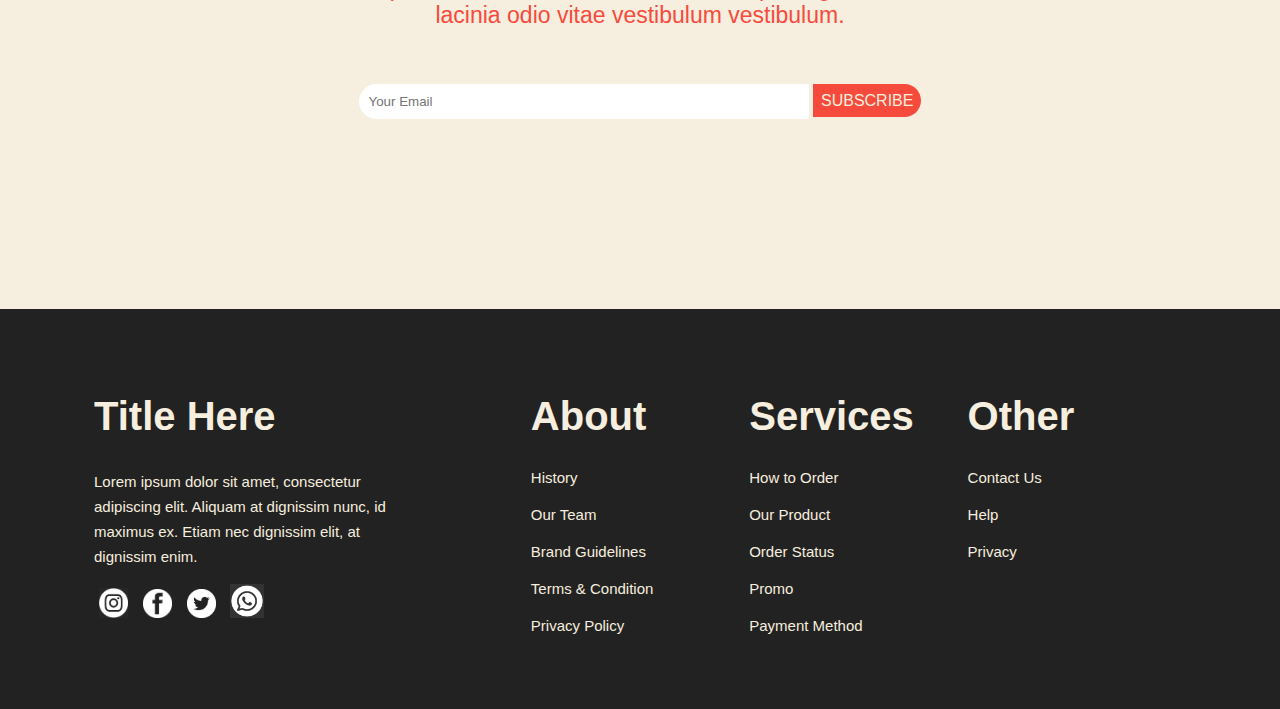
==== commit 84c59cb1: "activity" ====
--- a/01burgerpsd/index.html
+++ b/01burgerpsd/index.html
@@ -231,4 +231,7 @@
     <!-- footer ends here -->
 </body>
 
-</html>+</html>
+
+
+<script src="script.js"></script>--- a/01burgerpsd/style.css
+++ b/01burgerpsd/style.css
@@ -219,7 +219,6 @@
     color: #f6eedf;
     font-size: 25px;
     font-weight: bold;
-    border: 5px solid white;
     border-radius: 200px;
     padding: 50px 0;
 }
@@ -233,11 +232,7 @@
     color: #f64b3c;
     padding: 70px 0;
 }
-.sec6{
-    margin: 0px 150px;
-    padding: 20px 0 80px 0;
-    gap: 100px;
-}
+
 .sec6_1{
     color: #f64b3c;
     background-color: white;
@@ -345,7 +340,66 @@
 
 /* // Extra small devices (portrait phones, less than 576px) */
 /* // No media query since this is the default in Bootstrap */
-
+@media (max-width: 575px) {
+    .container{
+        width: 90%;
+        margin: 0 auto;
+    }
+    .col-50{
+        width: 100%;
+    }
+    .col-33{
+        width: 100%;
+    }
+    .col-25{
+        width: 100%;
+    }
+    .col-40{
+        width: 100%;
+    }
+    .col-20{
+        width: 100%;
+    }
+    #navbar .nav{
+        display: none;
+    }
+    .nav .navmenu{
+        display: block;
+    }
+    .nav .navmenu li{
+        padding: 10px;
+    }
+    #navbar #nav-btn:checked ~ .nav{
+        display: block;
+        position: absolute;
+        top: 110px;
+        background-color: rgba(0,0,0,0.9);
+        padding: 0px 110px;
+    }
+    #section4>.row{
+        flex-direction: column-reverse;
+    }
+    #section5>p{
+        padding: 0 10px;
+    }
+    .sec5>p{
+        padding: 100px;
+    }
+    .sec6{
+        margin: 0px 100px;
+        padding: 20px 0 80px 0;
+        gap: 100px;
+    }
+    .sec7{
+        padding: 200px 0px;
+    }
+    .sec8{
+        padding: 190px 0px;
+    }
+    #section8 input{
+        width: 300px;
+    }
+}
 /* // Small devices (landscape phones, 576px and up) */
 @media (min-width: 576px) {
     .container{
@@ -392,11 +446,19 @@
     .sec5>p{
         padding: 100px;
     }
+    .sec6{
+        margin: 0px 150px;
+        padding: 20px 0 80px 0;
+        gap: 100px;
+    }
     .sec7{
         padding: 200px 0px;
     }
     .sec8{
         padding: 190px 0px;
+    }
+    #section8 input{
+        width: 450px;
     }
 }
 
